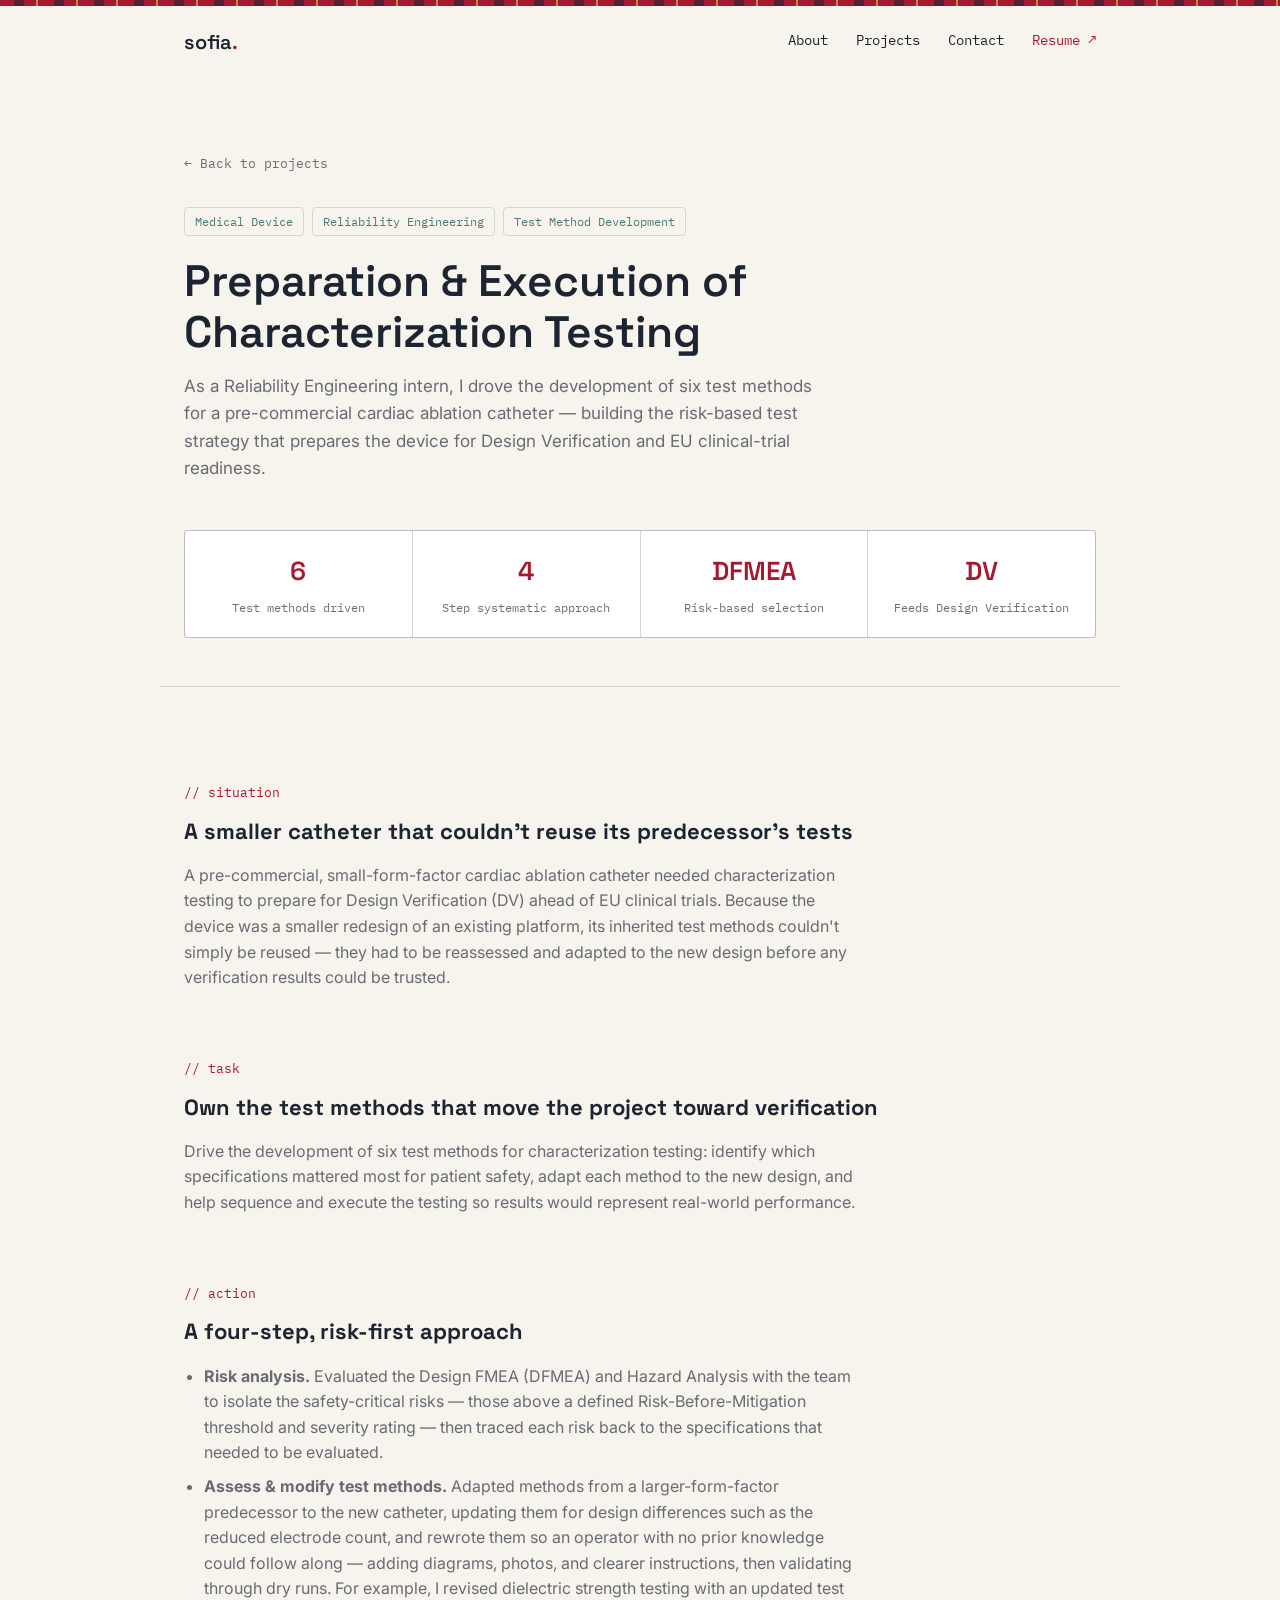
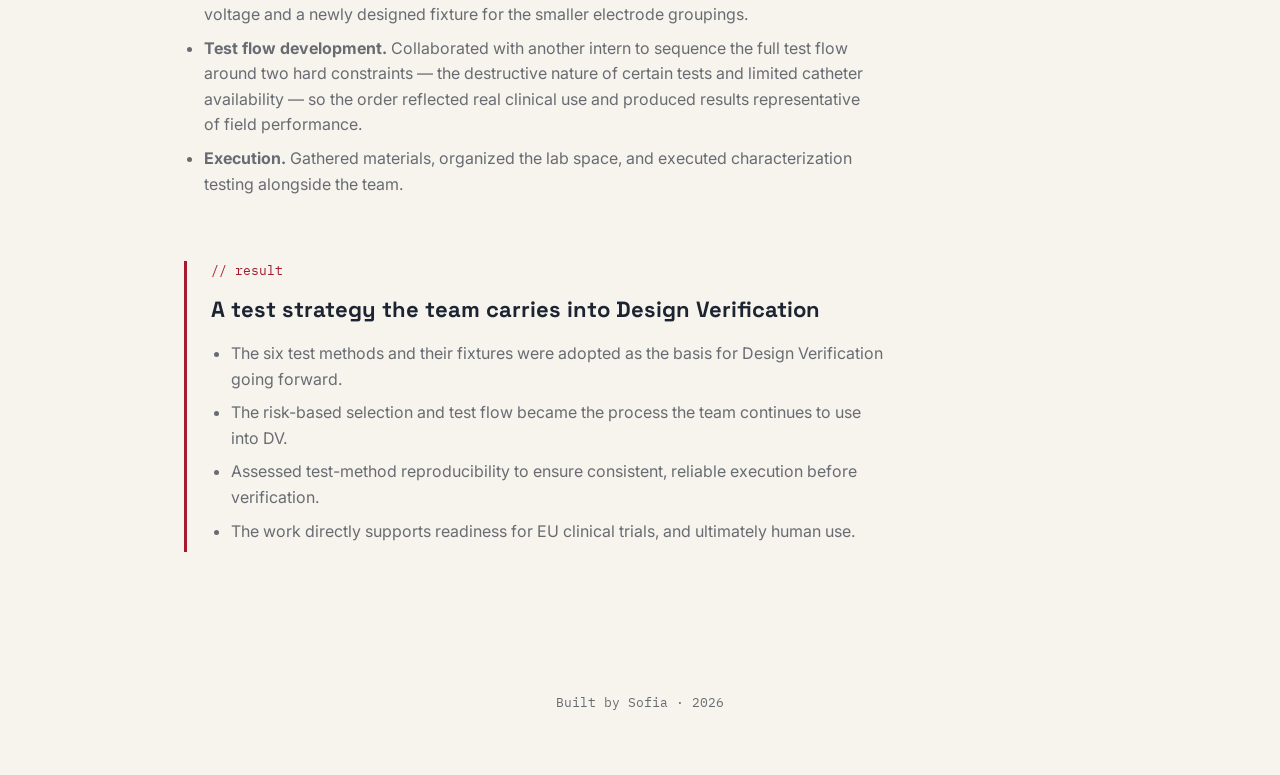
==== characterization-testing.html @ 76d061fc "Two new projects" ====
<!DOCTYPE html>
<html lang="en">
<head>
  <meta charset="UTF-8">
  <meta name="viewport" content="width=device-width, initial-scale=1.0">
  <title>Characterization Testing — Sofia Loya</title>
  <link rel="preconnect" href="https://fonts.googleapis.com">
  <link href="https://fonts.googleapis.com/css2?family=Space+Grotesk:wght@400;500;600;700&family=IBM+Plex+Mono:wght@400;500&family=Inter:wght@400;500&display=swap" rel="stylesheet">
  <link rel="stylesheet" href="style.css">
</head>
<body>

  <!-- ===== NAV ===== -->
  <header class="nav">
    <a href="index.html" class="nav__logo">sofia<span class="nav__logo-dot">.</span></a>
    <nav class="nav__links">
      <a href="index.html#about">About</a>
      <a href="index.html#projects">Projects</a>
      <a href="index.html#contact">Contact</a>
      <a href="resume.pdf" target="_blank" rel="noopener" class="nav__resume">Resume ↗</a>
    </nav>
  </header>

  <!-- ===== DETAIL HERO ===== -->
  <section class="detail-hero">
    <a href="index.html#projects" class="back-link">← Back to projects</a>

    <div class="detail-hero__tags">
      <span>Medical Device</span>
      <span>Reliability Engineering</span>
      <span>Test Method Development</span>
    </div>

    <h1 class="detail-hero__title">Preparation &amp; Execution of Characterization Testing</h1>
    <p class="detail-hero__subtitle">
      As a Reliability Engineering intern, I drove the development of six test methods for a
      pre-commercial cardiac ablation catheter — building the risk-based test strategy that
      prepares the device for Design Verification and EU clinical-trial readiness.
    </p>

    <div class="metrics">
      <div class="metric">
        <span class="metric__value">6</span>
        <span class="metric__label">Test methods driven</span>
      </div>
      <div class="metric">
        <span class="metric__value">4</span>
        <span class="metric__label">Step systematic approach</span>
      </div>
      <div class="metric">
        <span class="metric__value">DFMEA</span>
        <span class="metric__label">Risk-based selection</span>
      </div>
      <div class="metric">
        <span class="metric__value">DV</span>
        <span class="metric__label">Feeds Design Verification</span>
      </div>
    </div>
  </section>

  <!-- ===== STAR ===== -->
  <section class="star">

    <div class="star-block">
      <span class="star-block__label">// situation</span>
      <h3>A smaller catheter that couldn't reuse its predecessor's tests</h3>
      <p>
        A pre-commercial, small-form-factor cardiac ablation catheter needed characterization
        testing to prepare for Design Verification (DV) ahead of EU clinical trials. Because the
        device was a smaller redesign of an existing platform, its inherited test methods couldn't
        simply be reused — they had to be reassessed and adapted to the new design before any
        verification results could be trusted.
      </p>
    </div>

    <div class="star-block">
      <span class="star-block__label">// task</span>
      <h3>Own the test methods that move the project toward verification</h3>
      <p>
        Drive the development of six test methods for characterization testing: identify which
        specifications mattered most for patient safety, adapt each method to the new design, and
        help sequence and execute the testing so results would represent real-world performance.
      </p>
    </div>

    <div class="star-block">
      <span class="star-block__label">// action</span>
      <h3>A four-step, risk-first approach</h3>
      <ul>
        <li>
          <strong>Risk analysis.</strong> Evaluated the Design FMEA (DFMEA) and Hazard Analysis with
          the team to isolate the safety-critical risks — those above a defined Risk-Before-Mitigation
          threshold and severity rating — then traced each risk back to the specifications that
          needed to be evaluated.
        </li>
        <li>
          <strong>Assess &amp; modify test methods.</strong> Adapted methods from a larger-form-factor
          predecessor to the new catheter, updating them for design differences such as the reduced
          electrode count, and rewrote them so an operator with no prior knowledge could follow along —
          adding diagrams, photos, and clearer instructions, then validating through dry runs. For
          example, I revised dielectric strength testing with an updated test voltage and a newly
          designed fixture for the smaller electrode groupings.
        </li>
        <li>
          <strong>Test flow development.</strong> Collaborated with another intern to sequence the full
          test flow around two hard constraints — the destructive nature of certain tests and limited
          catheter availability — so the order reflected real clinical use and produced results
          representative of field performance.
        </li>
        <li>
          <strong>Execution.</strong> Gathered materials, organized the lab space, and executed
          characterization testing alongside the team.
        </li>
      </ul>
    </div>

    <div class="star-block star-block--result">
      <span class="star-block__label">// result</span>
      <h3>A test strategy the team carries into Design Verification</h3>
      <ul>
        <li>The six test methods and their fixtures were adopted as the basis for Design Verification going forward.</li>
        <li>The risk-based selection and test flow became the process the team continues to use into DV.</li>
        <li>Assessed test-method reproducibility to ensure consistent, reliable execution before verification.</li>
        <li>The work directly supports readiness for EU clinical trials, and ultimately human use.</li>
      </ul>
    </div>

  </section>

  <footer class="footer">
    <p>Built by Sofia · <span id="year"></span></p>
  </footer>

  <script>
    document.getElementById('year').textContent = new Date().getFullYear();
  </script>

</body>
</html>
---- style.css ----
/* =========================================================
   DESIGN TOKENS
   ========================================================= */
:root {
  --ink: #1B2430;          /* near-black navy, primary text/bg */
  --paper: #F7F4EE;        /* warm off-white, main background */
  --cardinal: #A6192E;     /* accent — Carnegie-inspired red, links & highlights */
  --sage: #4C7A73;         /* secondary accent — tags, borders */
  --line: rgba(27, 36, 48, 0.14);
  --ink-soft: rgba(27, 36, 48, 0.65);

  /* Tartan plaid — woven from the palette, used sparingly as an accent */
  --tartan-base: #A6192E;                 /* red ground */
  --tartan-weave: rgba(27, 36, 48, 0.55); /* navy overstripes (cross to darken) */
  --tartan-gold: rgba(196, 150, 74, 0.9); /* thin gold overstripe */

  --font-display: 'Space Grotesk', sans-serif;
  --font-body: 'Inter', sans-serif;
  --font-mono: 'IBM Plex Mono', monospace;

  --max-width: 960px;
  --radius: 4px;
}

/* =========================================================
   RESET & BASE
   ========================================================= */
* { box-sizing: border-box; }

html { scroll-behavior: smooth; }

@media (prefers-reduced-motion: reduce) {
  html { scroll-behavior: auto; }
  * { animation: none !important; transition: none !important; }
}

body {
  margin: 0;
  background: var(--paper);
  color: var(--ink);
  font-family: var(--font-body);
  font-size: 16px;
  line-height: 1.6;
  -webkit-font-smoothing: antialiased;
}

/* Thin tartan ribbon across the very top of the page — the CMU nod */
body::before {
  content: "";
  display: block;
  height: 6px;
  background-color: var(--tartan-base);
  background-image:
    repeating-linear-gradient(90deg,
      transparent 0 14px, var(--tartan-weave) 14px 24px, transparent 24px 40px),
    repeating-linear-gradient(90deg,
      transparent 0 36px, var(--tartan-gold) 36px 38px, transparent 38px 40px);
}

a { color: inherit; text-decoration: none; }

img { max-width: 100%; display: block; }

section {
  max-width: var(--max-width);
  margin: 0 auto;
  padding: 96px 24px;
}

.eyebrow {
  font-family: var(--font-mono);
  font-size: 13px;
  color: var(--cardinal);
  letter-spacing: 0.02em;
  margin: 0 0 16px;
}

.section-title {
  font-family: var(--font-display);
  font-size: clamp(28px, 4vw, 40px);
  font-weight: 600;
  margin: 0 0 40px;
}

/* Visible keyboard focus */
a:focus-visible,
button:focus-visible {
  outline: 2px solid var(--cardinal);
  outline-offset: 3px;
  border-radius: var(--radius);
}

/* =========================================================
   NAV
   ========================================================= */
.nav {
  position: sticky;
  top: 0;
  z-index: 10;
  display: flex;
  justify-content: space-between;
  align-items: center;
  padding: 20px 24px;
  max-width: var(--max-width);
  margin: 0 auto;
  background: rgba(247, 244, 238, 0.9);
  backdrop-filter: blur(6px);
}

.nav__logo {
  font-family: var(--font-display);
  font-weight: 600;
  font-size: 20px;
}

.nav__logo-dot { color: var(--cardinal); }

.nav__links {
  display: flex;
  gap: 28px;
  font-family: var(--font-mono);
  font-size: 14px;
}

.nav__links a {
  border-bottom: 1px solid transparent;
  padding-bottom: 2px;
  transition: border-color 0.15s ease;
}

.nav__links a:hover { border-color: var(--cardinal); }

.nav__resume { color: var(--cardinal); }

/* =========================================================
   HERO
   ========================================================= */
.hero {
  position: relative;
  padding-top: 120px;
  padding-bottom: 120px;
}

/* Subtle tartan swatch, faded into the corner — the page's one signature flourish */
.hero__grid {
  position: absolute;
  top: 0;
  right: 0;
  width: 320px;
  height: 320px;
  opacity: 0.13;
  background-color: var(--tartan-base);
  background-image:
    /* navy overstripes, both directions — they cross to make the woven squares */
    repeating-linear-gradient(90deg,
      transparent 0 18px, var(--tartan-weave) 18px 30px, transparent 30px 52px),
    repeating-linear-gradient(0deg,
      transparent 0 18px, var(--tartan-weave) 18px 30px, transparent 30px 52px),
    /* thin gold overstripes */
    repeating-linear-gradient(90deg,
      transparent 0 46px, var(--tartan-gold) 46px 48px, transparent 48px 52px),
    repeating-linear-gradient(0deg,
      transparent 0 46px, var(--tartan-gold) 46px 48px, transparent 48px 52px);
  mask-image: radial-gradient(circle at top right, black, transparent 72%);
  -webkit-mask-image: radial-gradient(circle at top right, black, transparent 72%);
  pointer-events: none;
}

.hero__title {
  font-family: var(--font-display);
  font-size: clamp(32px, 5vw, 52px);
  font-weight: 600;
  line-height: 1.15;
  max-width: 720px;
  margin: 0 0 24px;
}

.hero__body {
  max-width: 560px;
  color: var(--ink-soft);
  font-size: 17px;
  margin: 0 0 40px;
}

.hero__actions {
  display: flex;
  gap: 16px;
  flex-wrap: wrap;
}

/* Compact resume-style header */
.hero--compact {
  padding-top: 56px;
  padding-bottom: 40px;
}

.hero__header {
  display: flex;
  align-items: center;
  gap: 18px;
  margin-bottom: 32px;
}

.hero__name {
  font-family: var(--font-display);
  font-size: clamp(26px, 5vw, 34px);
  font-weight: 700;
  margin: 0 0 8px;
}

.hero__contact {
  font-family: var(--font-mono);
  font-size: 13.5px;
  color: var(--ink-soft);
  margin: 0;
}

.hero__contact a {
  color: var(--cardinal);
  border-bottom: 1px solid transparent;
  transition: border-color 0.15s ease;
}

.hero__contact a:hover { border-color: var(--cardinal); }

/* Small circular photo, sits to the left of the name */
.hero__photo {
  width: 64px;
  height: 64px;
  border-radius: 50%;
  object-fit: cover;
  border: 2px solid var(--line);
  flex-shrink: 0;
}

.education__label {
  font-family: var(--font-mono);
  font-size: 12px;
  text-transform: uppercase;
  letter-spacing: 0.08em;
  color: var(--sage);
  margin: 0 0 12px;
  border-bottom: 1px solid var(--line);
  padding-bottom: 8px;
}

.education__entry { margin-bottom: 14px; }
.education__entry:last-child { margin-bottom: 0; }

.education__row {
  display: flex;
  justify-content: space-between;
  gap: 12px;
  font-size: 14.5px;
}

.education__school {
  font-family: var(--font-display);
  font-weight: 600;
}

.education__location,
.education__date {
  font-family: var(--font-mono);
  font-size: 12.5px;
  color: var(--ink-soft);
  white-space: nowrap;
}

.education__degree { color: var(--ink-soft); }

.education__coursework {
  font-size: 13px;
  color: var(--ink-soft);
  font-style: italic;
  margin: 4px 0 0;
}

/* =========================================================
   BUTTONS
   ========================================================= */
.btn {
  display: inline-block;
  padding: 12px 24px;
  border-radius: var(--radius);
  font-family: var(--font-mono);
  font-size: 14px;
  transition: transform 0.15s ease, background 0.15s ease, color 0.15s ease;
}

.btn--primary {
  background: var(--ink);
  color: var(--paper);
}

.btn--primary:hover {
  background: var(--cardinal);
  transform: translateY(-2px);
}

.btn--ghost {
  border: 1px solid var(--ink);
}

.btn--ghost:hover {
  background: var(--ink);
  color: var(--paper);
  transform: translateY(-2px);
}

/* =========================================================
   PROJECTS
   ========================================================= */
.project-grid {
  display: grid;
  grid-template-columns: repeat(2, 1fr);
  gap: 20px;
}

.project-card {
  display: block;
  border: 1px solid var(--line);
  border-radius: var(--radius);
  padding: 28px;
  background: #FFFFFF;
  transition: border-color 0.15s ease, transform 0.15s ease;
}

.project-card:hover {
  border-color: var(--cardinal);
  transform: translateY(-3px);
}

.project-card__meta {
  display: flex;
  justify-content: space-between;
  font-family: var(--font-mono);
  font-size: 12px;
  color: var(--sage);
  margin-bottom: 16px;
}

.project-card h3 {
  font-family: var(--font-display);
  font-size: 19px;
  margin: 0 0 10px;
}

.project-card p {
  color: var(--ink-soft);
  font-size: 14.5px;
  margin: 0 0 18px;
}

.project-card__stack {
  display: flex;
  gap: 8px;
  flex-wrap: wrap;
}

.project-card__stack span {
  font-family: var(--font-mono);
  font-size: 12px;
  border: 1px solid var(--line);
  border-radius: var(--radius);
  padding: 3px 8px;
  color: var(--ink-soft);
}

.project-card--placeholder {
  border-style: dashed;
  opacity: 0.7;
}

/* =========================================================
   CONTACT
   ========================================================= */
.contact__body {
  color: var(--ink-soft);
  max-width: 480px;
  margin: 0 0 32px;
}

.contact__links {
  display: flex;
  gap: 16px;
  flex-wrap: wrap;
}

/* =========================================================
   FOOTER
   ========================================================= */
.footer {
  text-align: center;
  padding: 32px 24px 48px;
  font-family: var(--font-mono);
  font-size: 13px;
  color: var(--ink-soft);
}

/* =========================================================
   PROJECT DETAIL PAGE
   ========================================================= */
.detail-hero {
  padding-top: 72px;
  padding-bottom: 48px;
  border-bottom: 1px solid var(--line);
}

.back-link {
  display: inline-flex;
  align-items: center;
  gap: 6px;
  font-family: var(--font-mono);
  font-size: 13px;
  color: var(--ink-soft);
  margin-bottom: 32px;
  transition: color 0.15s ease;
}

.back-link:hover { color: var(--cardinal); }

.detail-hero__tags {
  display: flex;
  gap: 8px;
  flex-wrap: wrap;
  margin-bottom: 20px;
}

.detail-hero__tags span {
  font-family: var(--font-mono);
  font-size: 12px;
  border: 1px solid var(--line);
  border-radius: var(--radius);
  padding: 4px 10px;
  color: var(--sage);
}

.detail-hero__title {
  font-family: var(--font-display);
  font-size: clamp(28px, 4.5vw, 44px);
  font-weight: 600;
  line-height: 1.15;
  margin: 0 0 16px;
  max-width: 780px;
}

.detail-hero__subtitle {
  color: var(--ink-soft);
  font-size: 17px;
  max-width: 640px;
  margin: 0 0 32px;
}

.detail-hero__links {
  display: flex;
  gap: 16px;
  flex-wrap: wrap;
}

/* Metrics strip */
.metrics {
  display: grid;
  grid-template-columns: repeat(4, 1fr);
  gap: 1px;
  background: var(--line);
  border: 1px solid var(--line);
  border-radius: var(--radius);
  overflow: hidden;
  margin: 48px 0 0;
}

.metric {
  background: #FFFFFF;
  padding: 20px;
  text-align: center;
}

.metric__value {
  font-family: var(--font-display);
  font-size: 26px;
  font-weight: 600;
  color: var(--cardinal);
  display: block;
}

.metric__label {
  font-family: var(--font-mono);
  font-size: 11.5px;
  color: var(--ink-soft);
  display: block;
  margin-top: 6px;
}

/* STAR blocks */
.star {
  display: flex;
  flex-direction: column;
  gap: 56px;
}

.star-block__label {
  font-family: var(--font-mono);
  font-size: 13px;
  color: var(--cardinal);
  display: block;
  margin-bottom: 10px;
}

.star-block h3 {
  font-family: var(--font-display);
  font-size: 22px;
  margin: 0 0 14px;
}

.star-block p {
  color: var(--ink-soft);
  max-width: 680px;
  margin: 0 0 12px;
}

.star-block ul {
  color: var(--ink-soft);
  max-width: 680px;
  padding-left: 20px;
  margin: 0;
}

.star-block li { margin-bottom: 8px; }

.star-block--result {
  border-left: 3px solid var(--cardinal);
  padding-left: 24px;
}

/* =========================================================
   FIGURES (from the paper)
   ========================================================= */
.figures {
  border-top: 1px solid var(--line);
  display: flex;
  flex-direction: column;
  gap: 48px;
}

.figure {
  margin: 0;
  border: 1px solid var(--line);
  border-radius: var(--radius);
  padding: 24px;
  background: #FFFFFF;
}

.figure img {
  width: 100%;
  height: auto;
  border-radius: 2px;
}

.figure figcaption {
  font-family: var(--font-mono);
  font-size: 13px;
  color: var(--ink-soft);
  margin-top: 16px;
}

/* Two-up figure grid, for STAR blocks with paired images (e.g. mechanical/electrical) */
.star-block__figures {
  display: grid;
  grid-template-columns: 1fr 1fr;
  gap: 16px;
  margin-top: 20px;
  max-width: 680px;
}

.star-block__figures .figure {
  padding: 12px;
}

.star-block__figures figcaption {
  font-size: 12px;
  margin-top: 10px;
}

/* Equation numbers (small, right-aligned) */
.derivation {
  background: #FFFFFF;
  border: 1px solid var(--line);
  border-radius: var(--radius);
  padding: 28px 32px;
  margin: 20px 0;
  max-width: 680px;
}

.derivation__group { margin-bottom: 22px; }
.derivation__group:last-of-type { margin-bottom: 0; }

.derivation__label {
  font-family: var(--font-mono);
  font-size: 11px;
  text-transform: uppercase;
  letter-spacing: 0.06em;
  color: var(--sage);
  margin: 0 0 10px;
}

.eqn-row {
  display: flex;
  justify-content: space-between;
  align-items: baseline;
  gap: 16px;
  padding: 7px 0;
  border-bottom: 1px dashed var(--line);
}

.eqn-row:last-child { border-bottom: none; }

.eqn {
  font-family: Georgia, 'Times New Roman', serif;
  font-style: italic;
  font-size: 16px;
  color: var(--ink);
}

.eqn sub, .eqn sup { font-style: normal; }

.eqn-num {
  font-family: var(--font-mono);
  font-size: 12px;
  color: var(--ink-soft);
  white-space: nowrap;
}

.derivation__note {
  font-size: 13px;
  color: var(--ink-soft);
  margin: 20px 0 0;
  padding-top: 16px;
  border-top: 1px solid var(--line);
}

/* Half-size result images */
.figure--half img {
  max-width: 50%;
  margin: 0 auto;
}

/* Compact page title for shorter project names */
.detail-hero__title--tight {
  font-size: clamp(22px, 3.2vw, 32px);
  max-width: 900px;
}

/* =========================================================
   MOBILE
   ========================================================= */
@media (max-width: 640px) {
  .project-grid { grid-template-columns: 1fr; }

  .hero--compact {
    padding-top: 28px;
    padding-bottom: 20px;
  }

  .projects {
    padding-top: 20px;
  }

  .education__row {
    flex-direction: column;
    gap: 2px;
  }

  .hero__photo {
    width: 48px;
    height: 48px;
  }

  .hero__header {
    gap: 12px;
    margin-bottom: 24px;
  }

  .metrics {
    grid-template-columns: repeat(2, 1fr);
  }

  .star-block__figures {
    grid-template-columns: 1fr;
  }

  .derivation {
    padding: 20px;
  }

  .eqn-row {
    flex-direction: column;
    align-items: flex-start;
    gap: 2px;
  }

  .eqn-num {
    color: var(--sage);
  }
}
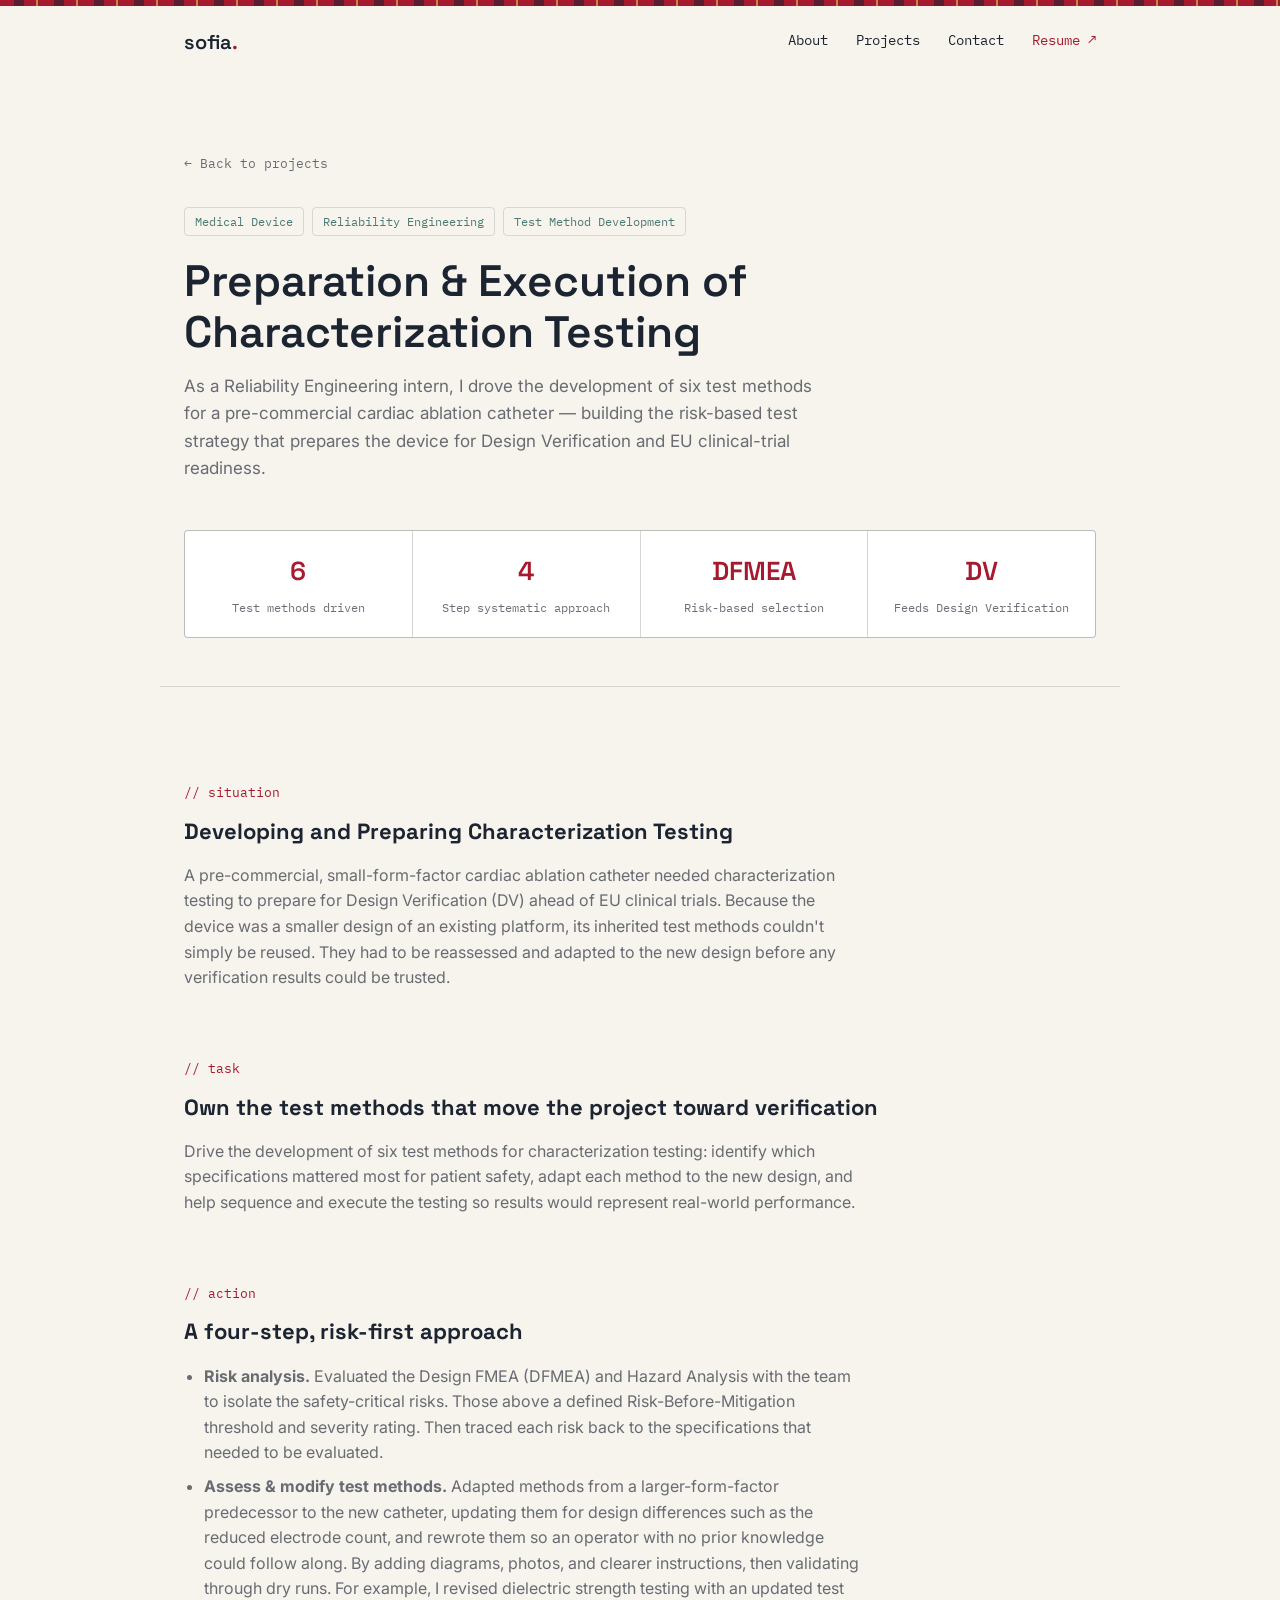
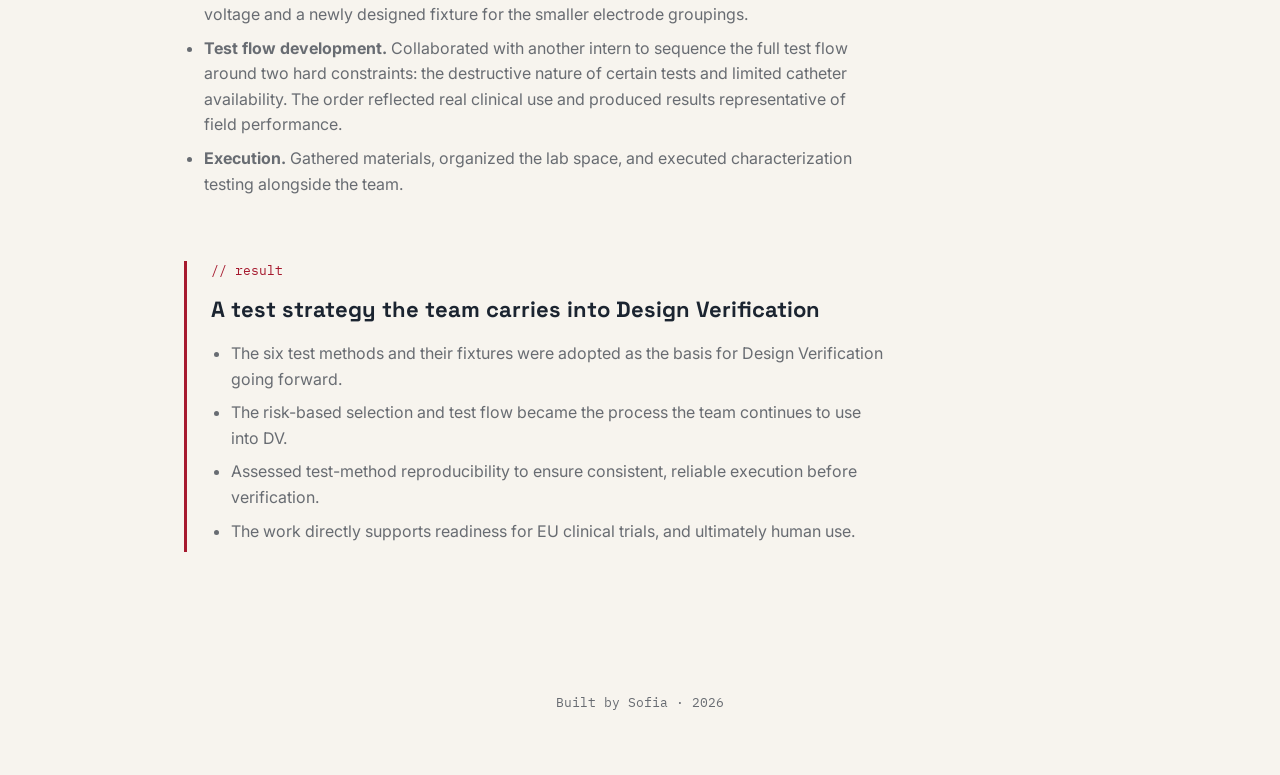
==== commit 2fdb2d01: "updated to characterization testing" ====
--- a/characterization-testing.html
+++ b/characterization-testing.html
@@ -63,12 +63,12 @@
 
     <div class="star-block">
       <span class="star-block__label">// situation</span>
-      <h3>A smaller catheter that couldn't reuse its predecessor's tests</h3>
+      <h3>Developing and Preparing Characterization Testing</h3>
       <p>
         A pre-commercial, small-form-factor cardiac ablation catheter needed characterization
         testing to prepare for Design Verification (DV) ahead of EU clinical trials. Because the
-        device was a smaller redesign of an existing platform, its inherited test methods couldn't
-        simply be reused — they had to be reassessed and adapted to the new design before any
+        device was a smaller design of an existing platform, its inherited test methods couldn't
+        simply be reused. They had to be reassessed and adapted to the new design before any
         verification results could be trusted.
       </p>
     </div>
@@ -89,22 +89,22 @@
       <ul>
         <li>
           <strong>Risk analysis.</strong> Evaluated the Design FMEA (DFMEA) and Hazard Analysis with
-          the team to isolate the safety-critical risks — those above a defined Risk-Before-Mitigation
-          threshold and severity rating — then traced each risk back to the specifications that
+          the team to isolate the safety-critical risks. Those above a defined Risk-Before-Mitigation
+          threshold and severity rating. Then traced each risk back to the specifications that
           needed to be evaluated.
         </li>
         <li>
           <strong>Assess &amp; modify test methods.</strong> Adapted methods from a larger-form-factor
           predecessor to the new catheter, updating them for design differences such as the reduced
-          electrode count, and rewrote them so an operator with no prior knowledge could follow along —
-          adding diagrams, photos, and clearer instructions, then validating through dry runs. For
+          electrode count, and rewrote them so an operator with no prior knowledge could follow along.
+          By adding diagrams, photos, and clearer instructions, then validating through dry runs. For
           example, I revised dielectric strength testing with an updated test voltage and a newly
           designed fixture for the smaller electrode groupings.
         </li>
         <li>
           <strong>Test flow development.</strong> Collaborated with another intern to sequence the full
-          test flow around two hard constraints — the destructive nature of certain tests and limited
-          catheter availability — so the order reflected real clinical use and produced results
+          test flow around two hard constraints: the destructive nature of certain tests and limited
+          catheter availability. The order reflected real clinical use and produced results
           representative of field performance.
         </li>
         <li>
--- a/style.css
+++ b/style.css
@@ -225,8 +225,8 @@
 
 /* Small circular photo, sits to the left of the name */
 .hero__photo {
-  width: 64px;
-  height: 64px;
+  width: 160px;
+  height: 160px;
   border-radius: 50%;
   object-fit: cover;
   border: 2px solid var(--line);
@@ -373,6 +373,66 @@
 }
 
 /* =========================================================
+   HACKATHON HIGHLIGHT
+   ========================================================= */
+.highlight__grid {
+  display: grid;
+  grid-template-columns: 0.85fr 1fr;
+  gap: 40px;
+  align-items: start;
+}
+
+.highlight__media {
+  margin: 0;
+}
+
+.highlight__media img {
+  width: 100%;
+  border-radius: var(--radius);
+  border: 1px solid var(--line);
+}
+
+.highlight__media figcaption {
+  font-family: var(--font-mono);
+  font-size: 12.5px;
+  color: var(--ink-soft);
+  margin-top: 12px;
+}
+
+.badge {
+  display: inline-block;
+  font-family: var(--font-mono);
+  font-size: 13px;
+  color: var(--paper);
+  background: var(--cardinal);
+  border-radius: var(--radius);
+  padding: 6px 14px;
+  margin-bottom: 20px;
+}
+
+.highlight__body p {
+  color: var(--ink-soft);
+  margin: 0 0 16px;
+}
+
+.highlight__body strong { color: var(--ink); }
+
+.highlight__prize {
+  font-family: var(--font-mono);
+  font-size: 14px;
+  color: var(--ink) !important;
+  border-left: 3px solid var(--cardinal);
+  padding-left: 16px;
+}
+
+.highlight__links {
+  display: flex;
+  gap: 16px;
+  flex-wrap: wrap;
+  margin-top: 24px;
+}
+
+/* =========================================================
    CONTACT
    ========================================================= */
 .contact__body {
@@ -657,6 +717,8 @@
 @media (max-width: 640px) {
   .project-grid { grid-template-columns: 1fr; }
 
+  .highlight__grid { grid-template-columns: 1fr; gap: 24px; }
+
   .hero--compact {
     padding-top: 28px;
     padding-bottom: 20px;
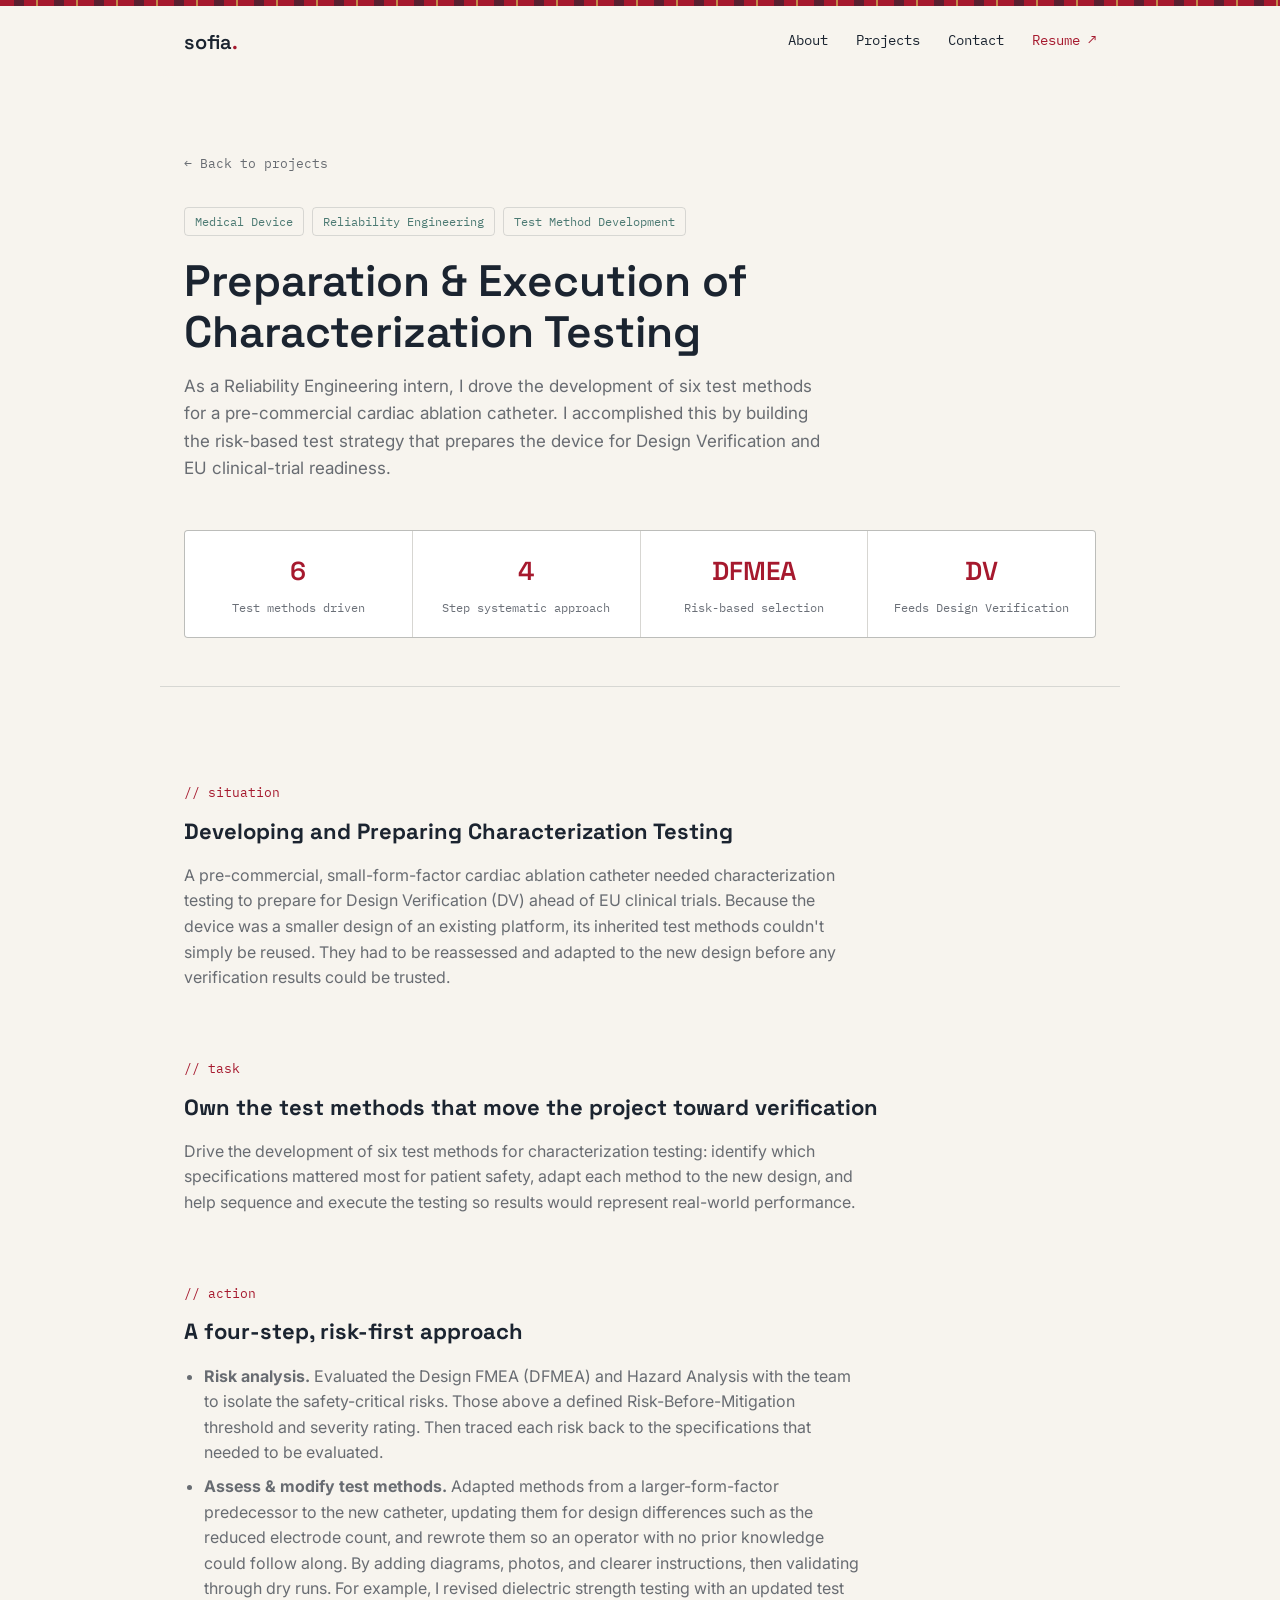
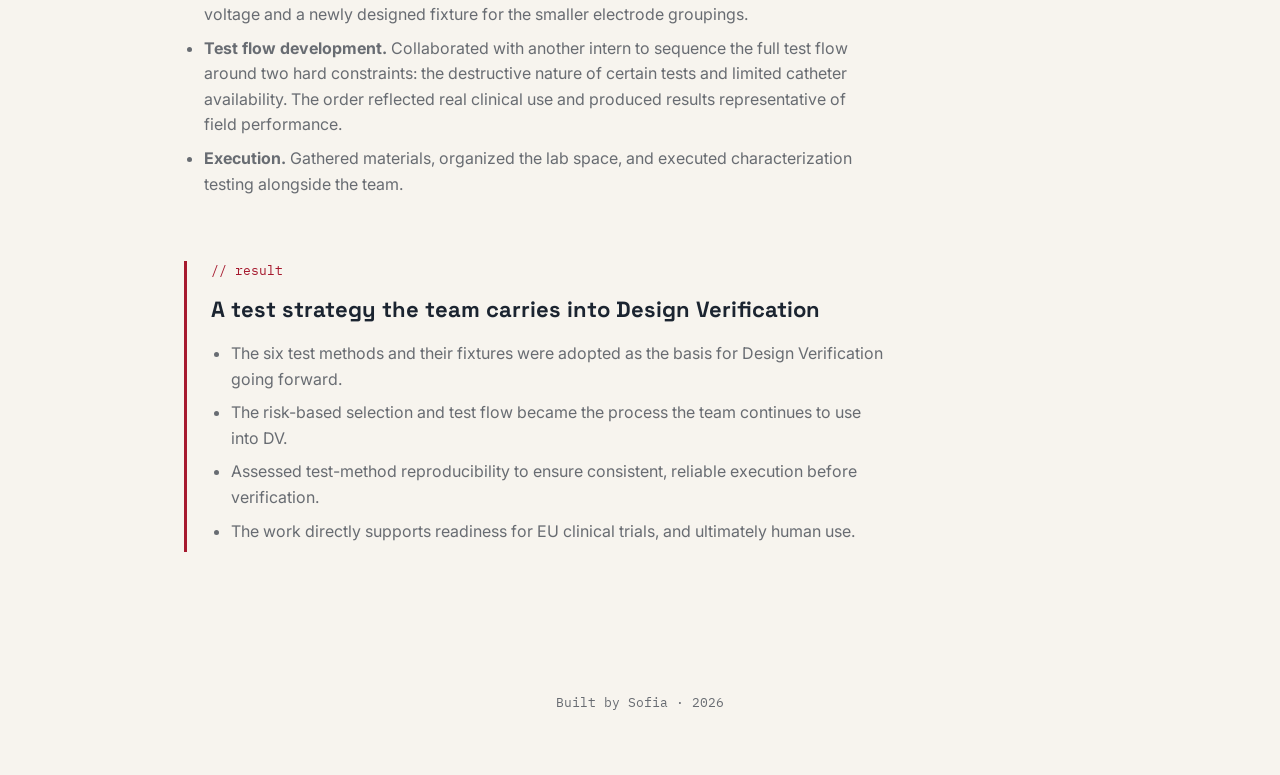
==== commit e5cdc1bc: "Update characterization-testing.html" ====
--- a/characterization-testing.html
+++ b/characterization-testing.html
@@ -34,7 +34,7 @@
     <h1 class="detail-hero__title">Preparation &amp; Execution of Characterization Testing</h1>
     <p class="detail-hero__subtitle">
       As a Reliability Engineering intern, I drove the development of six test methods for a
-      pre-commercial cardiac ablation catheter — building the risk-based test strategy that
+      pre-commercial cardiac ablation catheter. I accomplished this by building the risk-based test strategy that
       prepares the device for Design Verification and EU clinical-trial readiness.
     </p>
 
